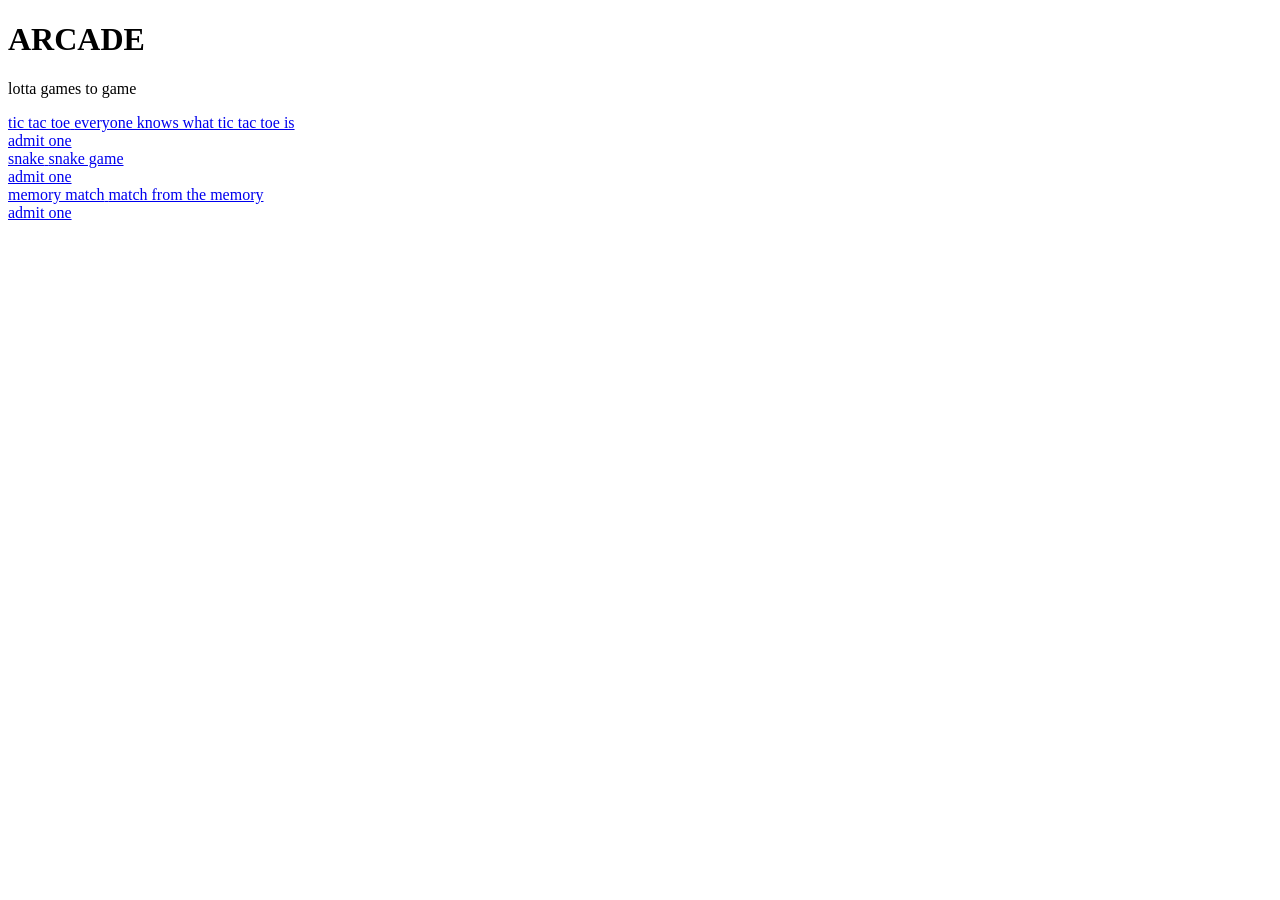
==== index.html @ 36e3dd16 "extremely basic html code that has game names and links to their pages" ====
<!DOCTYPE html>
<html lang="en">
<head>
    <meta charset="UTF-8">
    <meta name="viewport" content="width=device-width, initial-scale=1.0">
    <title>arcade</title>
    <link rel="stylesheet" href="style.css">
</head>
<body>
    <header class="arc-header">
        <h1>ARCADE</h1>
        <p>lotta games to game</p>
    </header>
    <main>
        <div class="tix">
            <a href="games\tictactoe.html">
                <div class="stub">
                    <span class="stub-title">tic tac toe</span>
                    <span class="stub-desc">everyone knows what tic tac toe is</span>
                </div>
                <div class="stub-tear">admit one</div>
            </a>
            <a href="games/snake.html">
                <div class="stub">
                    <span class="stub-title">snake</span>
                    <span class="stub-desc">snake game</span>
                </div>
                <div class="stub-tear">admit one</div>
            </a>
            <a href="games/memory.html">
                <div class="stub">
                    <span class="stub-title">memory match</span>
                    <span class="stub-desc">match from the memory</span>
                </div>
                <div class="stub-tear">admit one</div>
            </a>
        </div>
    </main>
</body>
</html>
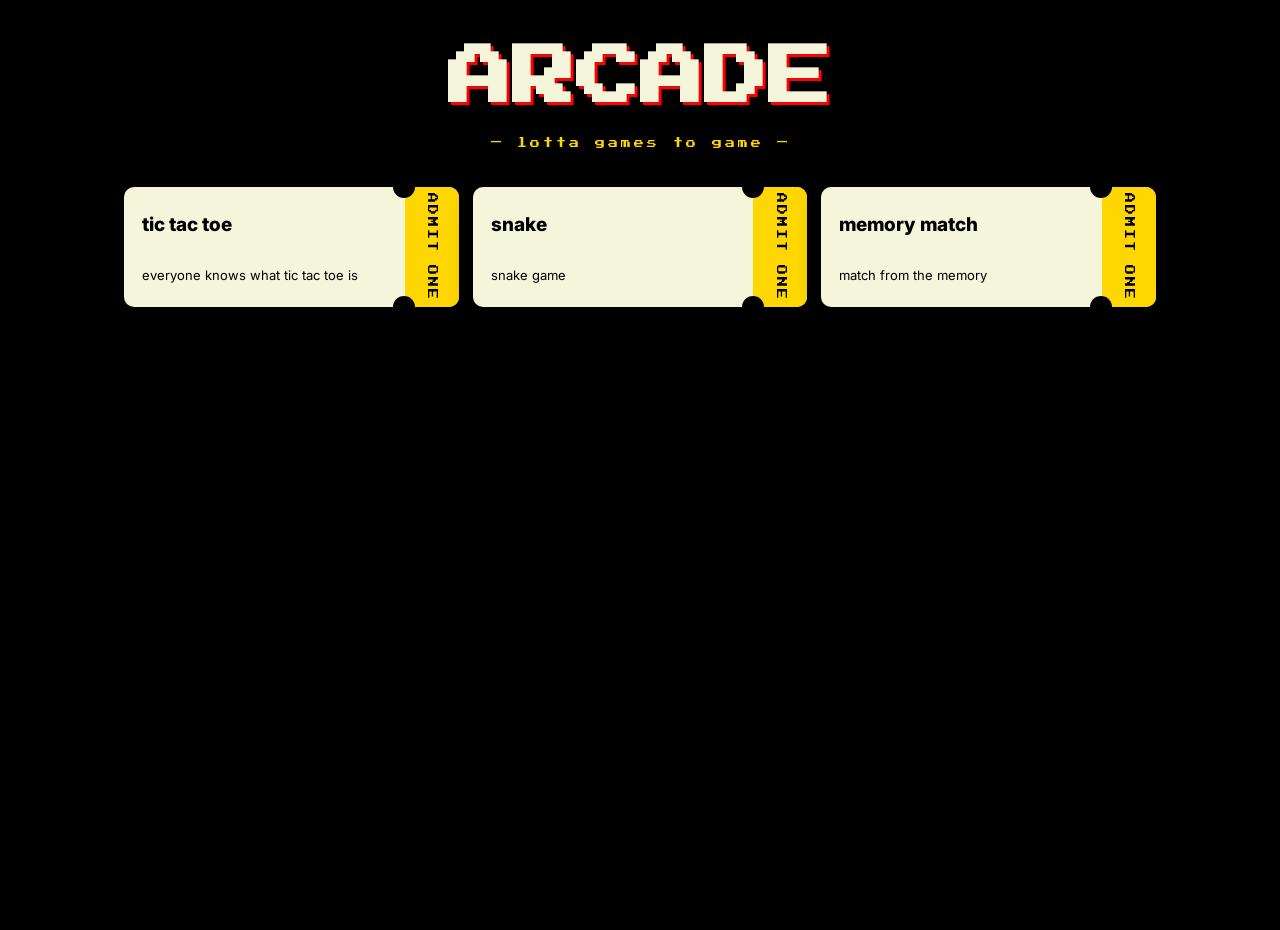
==== commit 4b20fb50: "added css: fonts, colors, and each game has its own ticket" ====
--- a/index.html
+++ b/index.html
@@ -9,25 +9,25 @@
 <body>
     <header class="arc-header">
         <h1>ARCADE</h1>
-        <p>lotta games to game</p>
+        <p>— lotta games to game —</p>
     </header>
     <main>
         <div class="tix">
-            <a href="games\tictactoe.html">
+            <a class="tic" href="games\tictactoe.html">
                 <div class="stub">
                     <span class="stub-title">tic tac toe</span>
                     <span class="stub-desc">everyone knows what tic tac toe is</span>
                 </div>
                 <div class="stub-tear">admit one</div>
             </a>
-            <a href="games/snake.html">
+            <a class="tic" href="games/snake.html">
                 <div class="stub">
                     <span class="stub-title">snake</span>
                     <span class="stub-desc">snake game</span>
                 </div>
                 <div class="stub-tear">admit one</div>
             </a>
-            <a href="games/memory.html">
+            <a class="tic" href="games/memory.html">
                 <div class="stub">
                     <span class="stub-title">memory match</span>
                     <span class="stub-desc">match from the memory</span>
--- a/style.css
+++ b/style.css
@@ -0,0 +1,135 @@
+@import url('https://fonts.googleapis.com/css2?family=Press+Start+2P&family=Inter:wght@400;500;600;700;800&display=swap');
+
+:root {
+    --bg: black;
+    --ink: black;
+    --paper: beige;
+    --gold: gold;
+    --cherry: red;
+    --teal: teal;
+
+    --font-head: 'Press Start 2P', monospace;
+    --font-body: 'Inter', sans-serif;
+
+    --radius: 10px;
+    --stub-gap: 14px;
+}
+
+* {
+    box-sizing: border-box;
+}
+
+html {
+    scroll-behavior: smooth;
+}
+
+body {
+    margin: 0;
+    height: 100vh;
+    background-color: var(--bg);
+    color: var(--ink);
+    font-family: var(--font-body);
+    line-height: 1.5;
+}
+
+main {
+    max-width: 1080px;
+    margin: 0 auto;
+    padding: 0 24px 64px;
+}
+
+.arc-header{
+    text-align: center;
+    position: relative;
+}
+
+.arc-header h1{
+    font-family: var(--font-head);
+    font-size: 400%;
+    color: var(--paper);
+    text-shadow: 3px 3px 0 var(--cherry);
+    line-height: 1.5;
+    margin: 30px 0 10px;
+}
+
+.arc-header p{
+    font-family: var(--font-head);
+    font-size: 10px;
+    letter-spacing: 3px;
+    color: var(--gold);
+}
+
+.tix {
+    display: grid;
+    grid-template-columns: repeat(auto-fit, minmax(240px, 1fr));
+    gap: var(--stub-gap);
+    margin-top: 36px;
+}
+
+.tic {
+    --hole: 22px;
+    position: relative;
+    display: flex;
+    z-index: 0;
+    background-color: var(--paper);
+    color: var(--ink);
+    border-radius: var(--radius);
+    text-decoration: none;
+    overflow: hidden;
+    box-shadow: 0 10px 24px rgba(0, 0, 0, 0.35);
+}
+
+.stub {
+    flex: 1;
+    display: flex;
+    flex-direction: column;
+    padding: 22px 18px;
+    gap: 6px;
+}
+
+.stub-title {
+    font-size: 19px;
+    font-weight: 800;
+    margin: 2px 0px 20px;
+}
+
+.stub-desc {
+    font-size: 13px;
+    color: var(--ink);
+}
+
+.stub-tear {
+    width: 54px;
+    flex-shrink: 0;
+    background: var(--gold);
+    align-items: center;
+    display: flex;
+    justify-content: center;
+    writing-mode: vertical-rl;
+    font-family: var(--font-head);
+    font-size: 10px;
+    letter-spacing: 2px;
+    color: var(--ink);
+    text-transform: uppercase;
+}
+
+.tic .stub-tear::before,
+.tic .stub-tear::after {
+  content: "";
+  position: absolute;
+}
+
+.tic::before,
+.tic::after {
+  content: "";
+  position: absolute;
+  width: var(--hole);
+  height: var(--hole);
+  background: var(--ink);
+  border-radius: 50%;
+  right: 13%;
+  z-index: 2;
+}
+
+.tic::before { top: calc(var(--hole) / -2); }
+.tic::after { bottom: calc(var(--hole) / -2); }
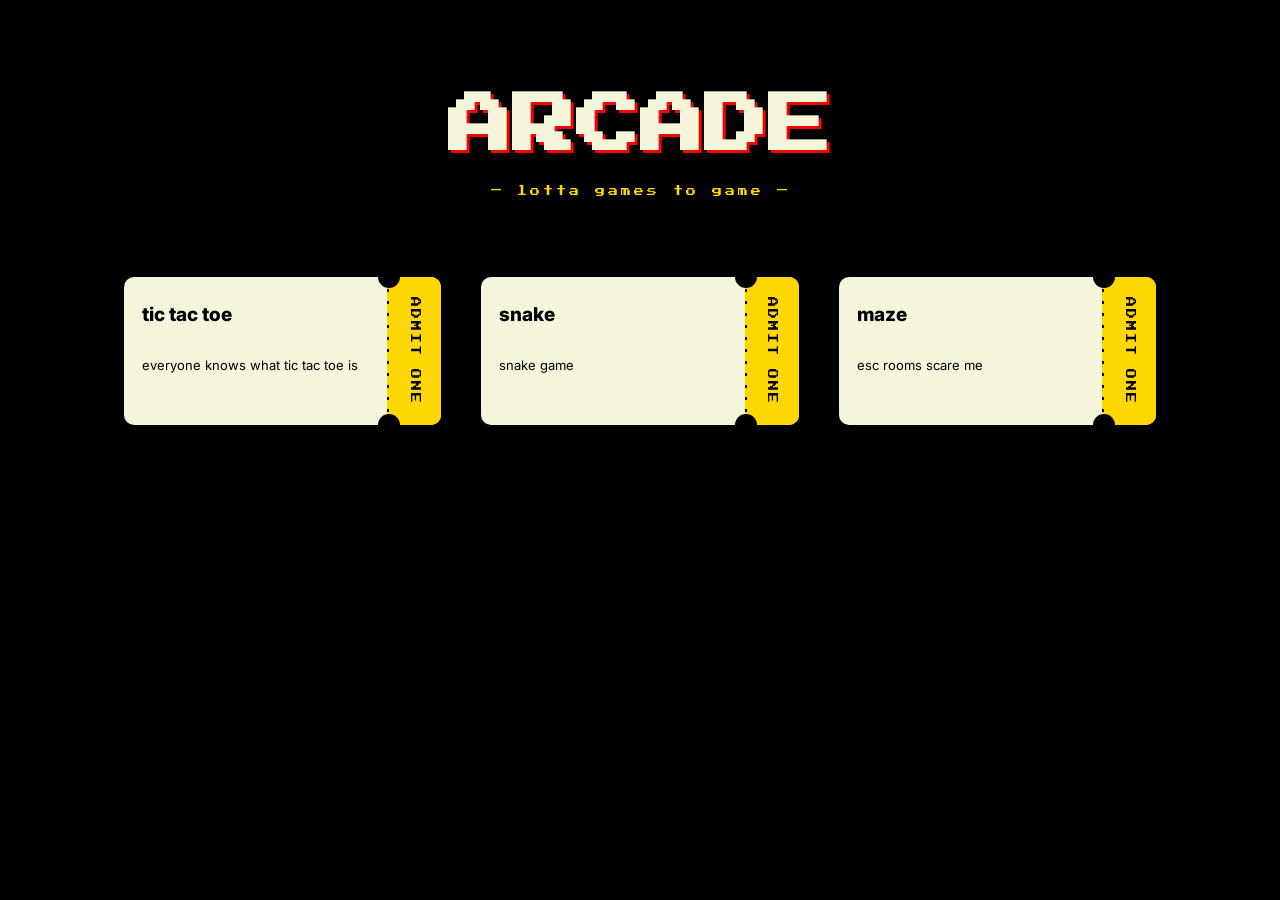
==== commit 462c3531: "memory game is now gonna be maze game; drew a fixed maze onto the canvas;" ====
--- a/index.html
+++ b/index.html
@@ -27,10 +27,10 @@
                 </div>
                 <div class="stub-tear">admit one</div>
             </a>
-            <a class="tic" href="games/memory.html">
+            <a class="tic" href="games/maze.html">
                 <div class="stub">
-                    <span class="stub-title">memory match</span>
-                    <span class="stub-desc">match from the memory</span>
+                    <span class="stub-title">maze</span>
+                    <span class="stub-desc">esc rooms scare me</span>
                 </div>
                 <div class="stub-tear">admit one</div>
             </a>
--- a/style.css
+++ b/style.css
@@ -12,7 +12,7 @@
     --font-body: 'Inter', sans-serif;
 
     --radius: 10px;
-    --stub-gap: 14px;
+    --stub-gap: 40px;
 }
 
 * {
@@ -25,7 +25,7 @@
 
 body {
     margin: 0;
-    height: 100vh;
+    max-height: 100vh;
     background-color: var(--bg);
     color: var(--ink);
     font-family: var(--font-body);
@@ -39,6 +39,7 @@
 }
 
 .arc-header{
+    padding: 48px 24px 32px;
     text-align: center;
     position: relative;
 }
@@ -64,6 +65,8 @@
     grid-template-columns: repeat(auto-fit, minmax(240px, 1fr));
     gap: var(--stub-gap);
     margin-top: 36px;
+    align-content: center;
+    align-items: center;
 }
 
 .tic {
@@ -111,6 +114,15 @@
     letter-spacing: 2px;
     color: var(--ink);
     text-transform: uppercase;
+    background-image: repeating-linear-gradient(
+        to bottom,
+        var(--ink) 0 3px,
+        transparent 3px 12px
+    );
+    background-position: left center;
+    background-size: 2px 100%;
+    background-repeat: repeat-y;
+    padding: 20px 0;
 }
 
 .tic .stub-tear::before,
@@ -132,4 +144,144 @@
 }
 
 .tic::before { top: calc(var(--hole) / -2); }
-.tic::after { bottom: calc(var(--hole) / -2); }+.tic::after { bottom: calc(var(--hole) / -2); }
+
+.game-page {
+    max-height: 100vh;
+    display: flex;
+    flex-direction: column;
+}
+
+.game-top {
+    display: flex;
+    align-items: center;
+    justify-content: space-between;
+    gap: 12px;
+    padding: 20px;
+    background: var(--bg);
+    flex-wrap: wrap;
+}
+
+.back {
+    font-family: var(--font-head);
+    font-size: 10px;
+    color: var(--paper);
+    text-decoration: none;
+    border: 2px solid var(--gold);
+    border-radius: 999px;
+    padding: 8px 14px;
+    white-space: nowrap;
+}
+
+.game {
+    flex: 1;
+    display: flex;
+    flex-direction: column;
+    align-items: center;
+    justify-content: center;
+    gap: 22px;
+    padding: 32px 20px 60px;
+    text-align: center;
+}
+
+.game-name{
+    font-family: var(--font-head);
+    font-size: 13px;
+    color: var(--gold);
+    letter-spacing: 1px;
+}
+
+.scores {
+    display: flex;
+    gap: 12px;
+    justify-content: center;
+    flex-wrap: wrap;
+}
+
+.score-chip {
+    min-width: 100px;
+    padding: 10px 16px;
+    border: 2px solid var(--gold);
+    border-radius: 8px;
+    color: var(--paper);
+    font-family: var(--font-head);
+    font-size: 9px;
+    text-align: center;
+    text-transform: uppercase;
+}
+
+.score-chip span{
+    display: block;
+    margin-top: 6px;
+    font-family: var(--font-body);
+    font-size: 22px;
+    font-weight: 800;
+    color: var(--gold);
+}
+
+.ttt-board {
+    display: grid;
+    grid-template-columns: repeat(3, 90px);
+    grid-template-rows: repeat(3, 90px);
+    gap: 6px;
+}
+
+.ttt-cell{
+    border: 2px solid var(--gold);
+    border-radius: 6px;
+    background: var(--paper);
+    color: var(--ink);
+    font-family: var(--font-head);
+    font-size: 28px;
+    cursor: pointer;
+    transition: transform 0.1s;
+}
+
+.ttt-cell:hover{
+    transform: translateY(-2px);
+}
+
+.ttt-cell:active{
+    transform: translateY(1px);
+}
+
+.turn {
+    color: var(--paper);
+}
+
+.btn-row{
+    display: flex;
+    gap: 12px;
+    justify-content: center;
+    margin-top: 4px;
+}
+
+.btn {
+    border: 2px solid var(--gold);
+    border-radius: 999px;
+    padding: 10px 16px;
+    background: transparent;
+    color: var(--paper);
+    font-family: var(--font-body);
+    cursor: pointer;
+    font-size: 15px;
+    transition: background-color 0.15s, color 0.15s, transform 0.1s;
+}
+
+.btn:hover{
+    background-color: var(--gold);
+    color: var(--ink);
+}
+
+.btn:active{
+    transform: translateY(2px);
+}
+
+.ttt-cell.winner{
+    background: var(--gold);
+}
+
+#game-board {
+    border: 2px solid var(--gold);
+    background-color: var(--paper);
+}
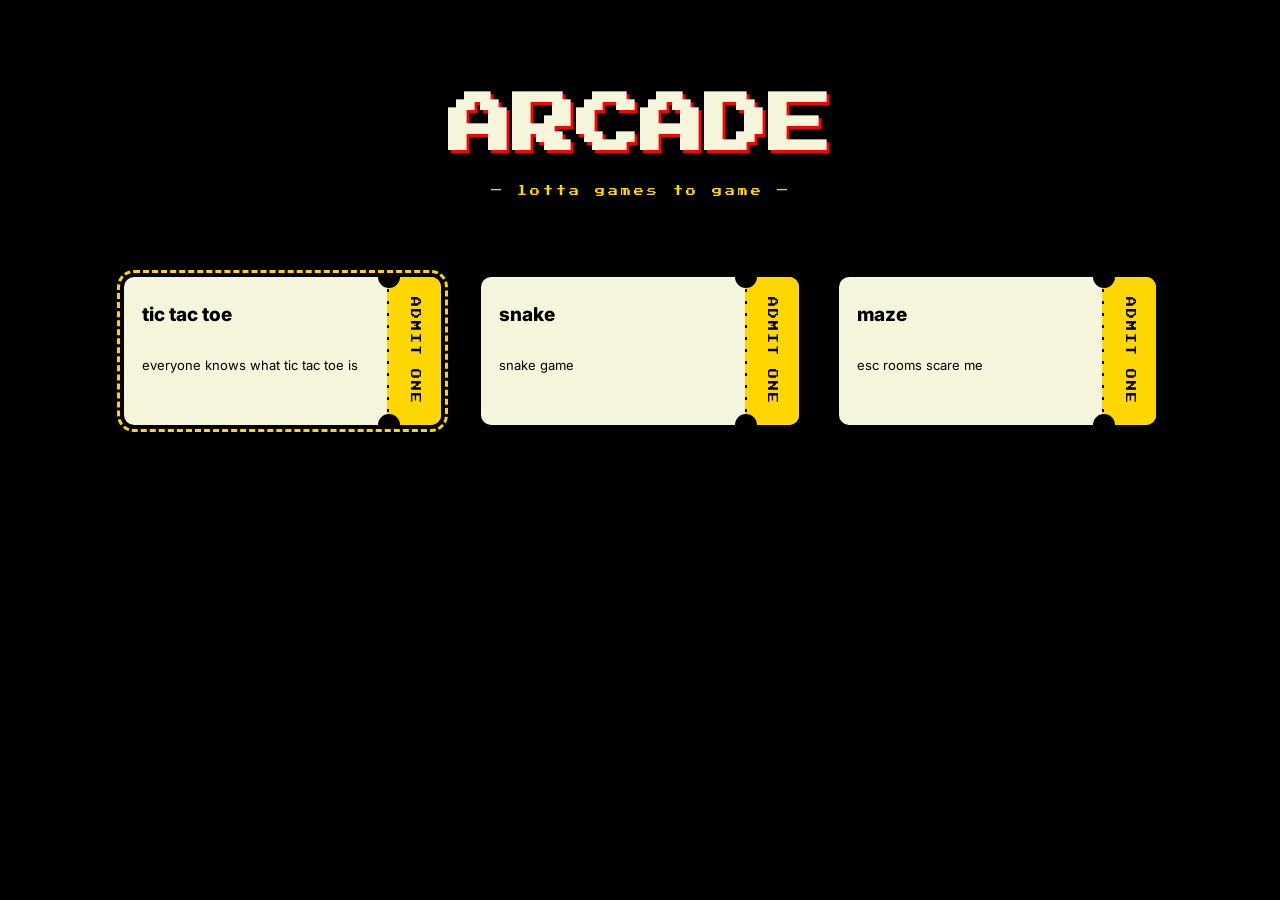
==== commit 779ec5ca: "tabbed it; mouse/tab key no longer work; entirely keyboard based nav/gameplay;" ====
--- a/index.html
+++ b/index.html
@@ -36,5 +36,7 @@
             </a>
         </div>
     </main>
+
+    <script src="js/tabbed.js"></script>
 </body>
 </html>
--- a/style.css
+++ b/style.css
@@ -6,7 +6,6 @@
     --paper: beige;
     --gold: gold;
     --cherry: red;
-    --teal: teal;
 
     --font-head: 'Press Start 2P', monospace;
     --font-body: 'Inter', sans-serif;
@@ -17,6 +16,12 @@
 
 * {
     box-sizing: border-box;
+    cursor: none;
+}
+
+:focus {
+    outline: 3px dashed var(--gold);
+    outline-offset: 4px;
 }
 
 html {
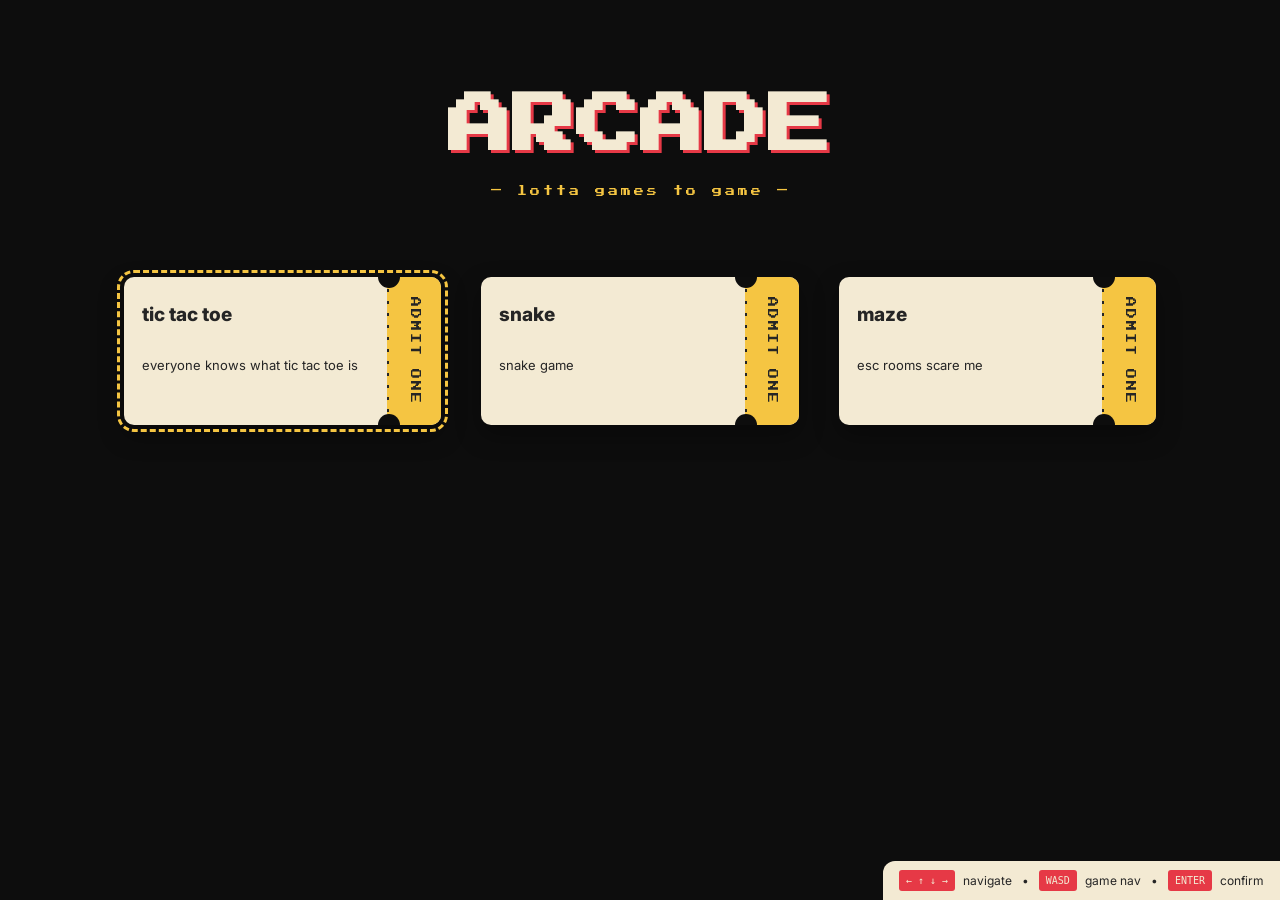
==== commit c2c42ebb: "final visual polishing; game instructions, better colors, smoother page transitions;" ====
--- a/index.html
+++ b/index.html
@@ -36,7 +36,16 @@
             </a>
         </div>
     </main>
-
+    <div class="controls-hud">
+        <span class="key">← ↑ ↓ →</span>
+        <span>navigate</span>
+        <span class="hud-dot">•</span>
+        <span class="key">WASD</span>
+        <span>game nav</span>
+        <span class="hud-dot">•</span>
+        <span class="key">ENTER</span>
+        <span>confirm</span>
+    </div>
     <script src="js/tabbed.js"></script>
 </body>
 </html>
--- a/style.css
+++ b/style.css
@@ -1,11 +1,11 @@
 @import url('https://fonts.googleapis.com/css2?family=Press+Start+2P&family=Inter:wght@400;500;600;700;800&display=swap');
 
 :root {
-    --bg: black;
-    --ink: black;
-    --paper: beige;
-    --gold: gold;
-    --cherry: red;
+    --bg: #0d0d0d;
+    --ink: #252525;
+    --paper: #f3ead3;
+    --gold: #f5c542;
+    --cherry: #e63946;
 
     --font-head: 'Press Start 2P', monospace;
     --font-body: 'Inter', sans-serif;
@@ -142,7 +142,7 @@
   position: absolute;
   width: var(--hole);
   height: var(--hole);
-  background: var(--ink);
+  background: var(--bg);
   border-radius: 50%;
   right: 13%;
   z-index: 2;
@@ -289,4 +289,48 @@
 #game-board {
     border: 2px solid var(--gold);
     background-color: var(--paper);
+}
+
+.controls-hud{
+    position: fixed;
+    bottom: 0;
+    right: 0;
+    z-index: 50;
+    display: flex;
+    align-items: center;
+    gap: 8px;
+    padding: 9px 16px;
+    background: var(--paper);
+    color: var(--ink);
+    font-size: 12px;
+    border-top-left-radius: 12px;
+}
+
+.controls-hud .key{
+    padding: 3px 7px;
+    border-radius:3px;
+    background: var(--cherry);
+    color: var(--paper);
+    font-family: monospace;
+    font-size: 10px;
+}
+
+.controls-hud .hud-dot {
+    color: var(--ink);
+    margin: 0 2px;
+}
+
+@keyframes arcade-in{
+    from{
+        opacity: 0;
+        transform: translateY(8px);
+    }
+    to{
+        opacity: 1;
+        transform: translateY(0);
+    }
+}
+
+.game, .tix, .arc-header{
+    animation: arcade-in 0.3s ease-out;
 }
